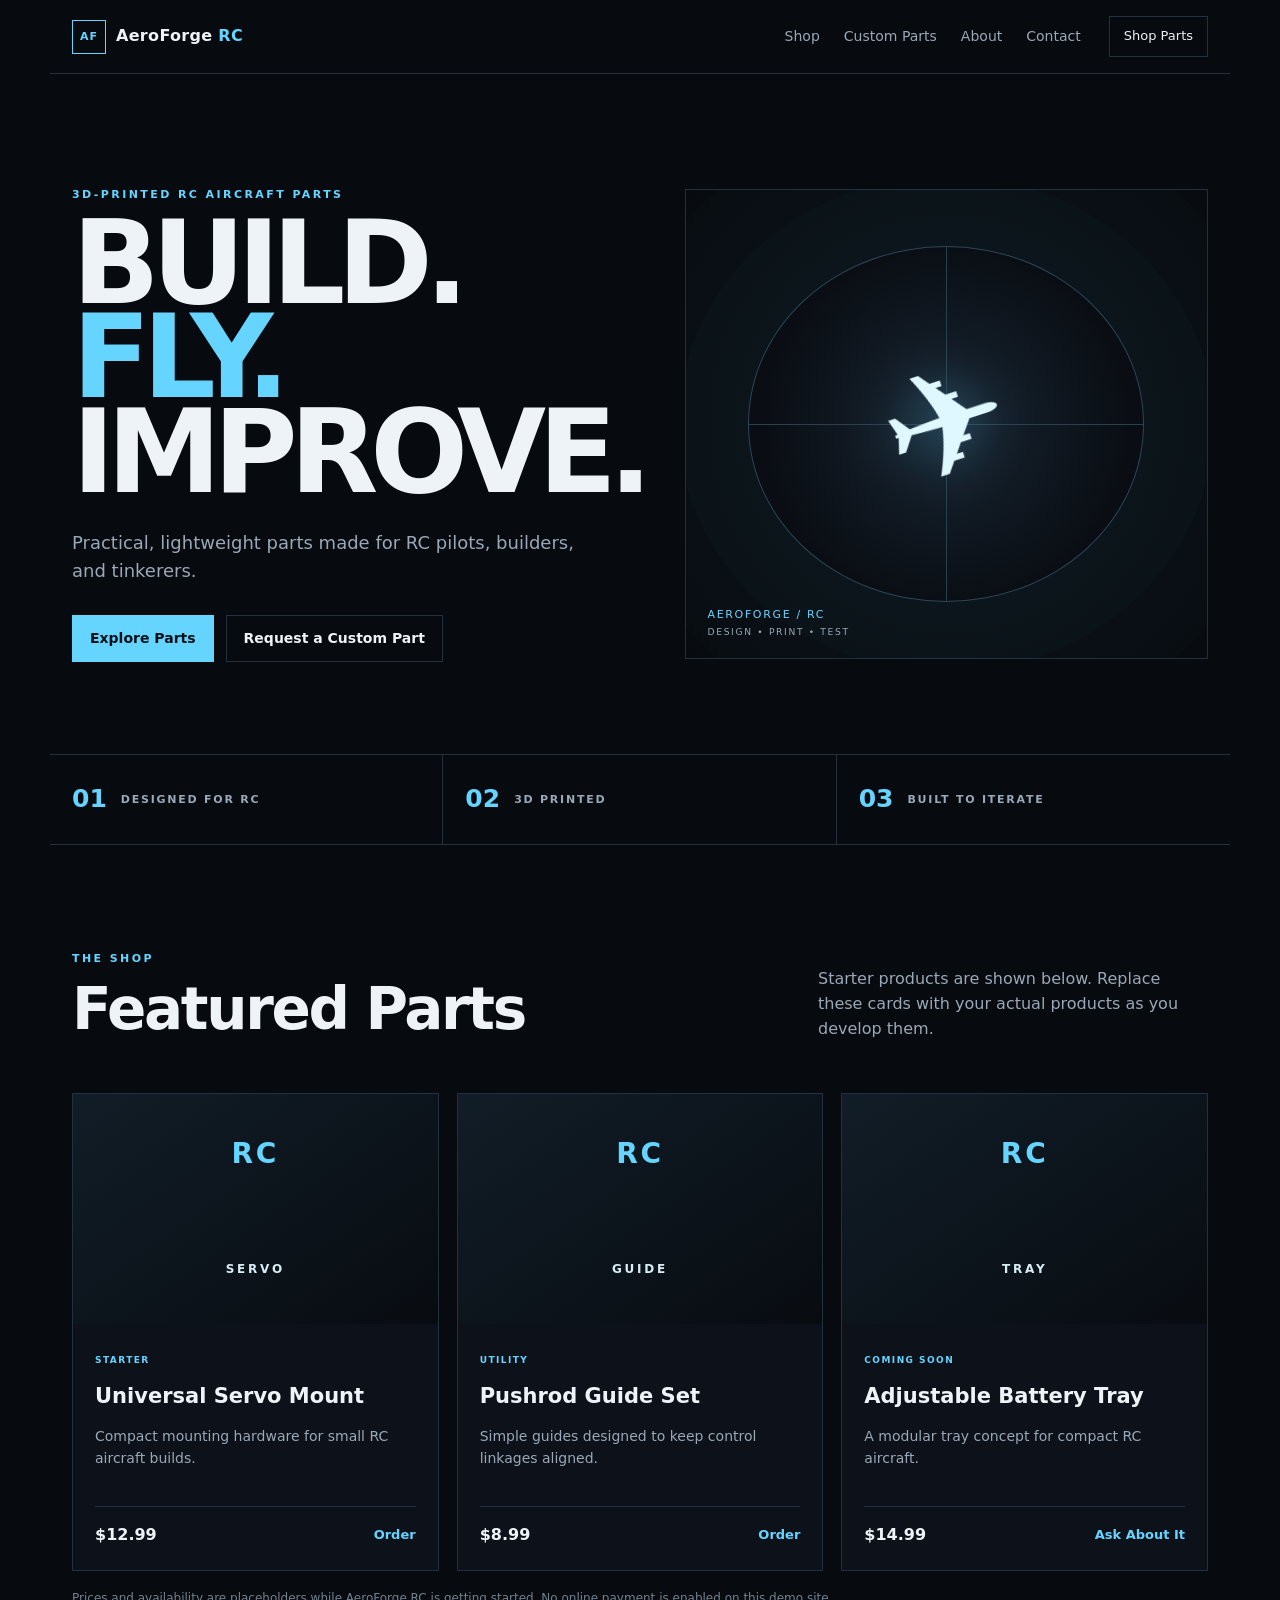
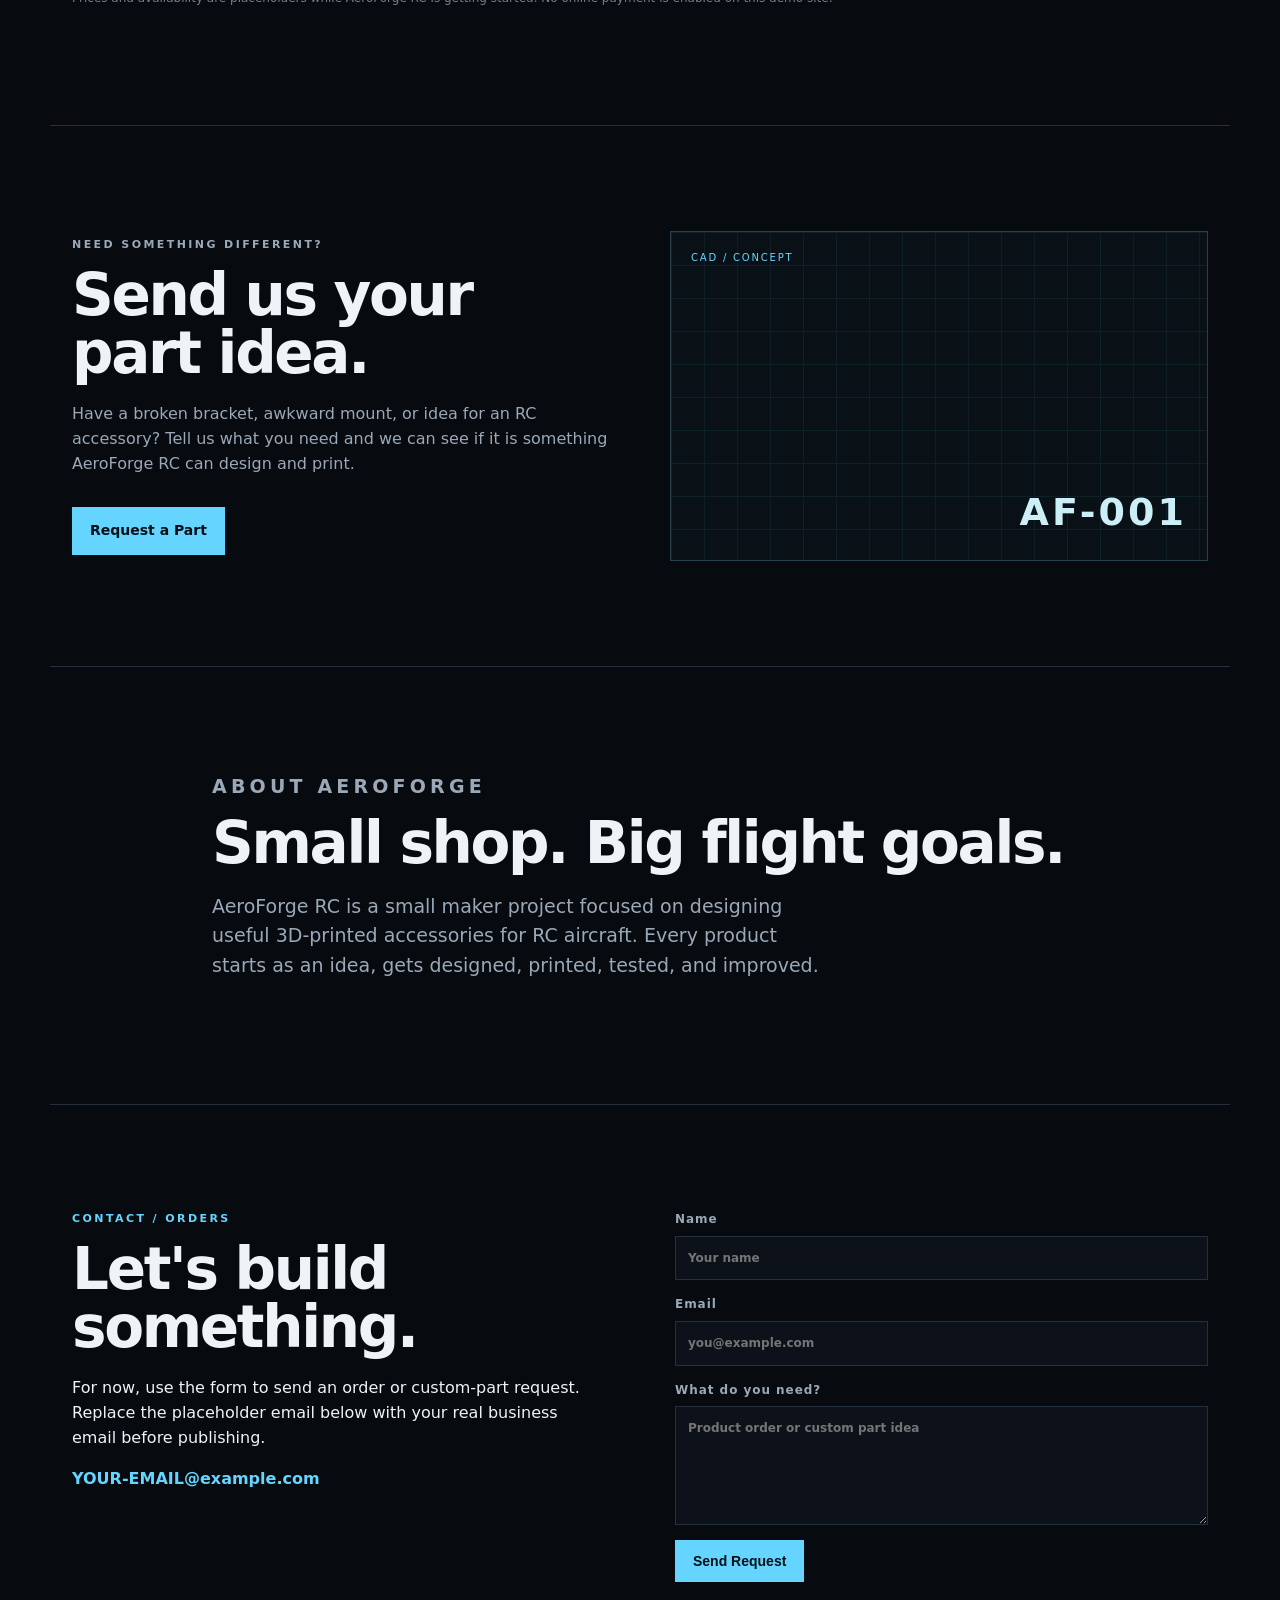
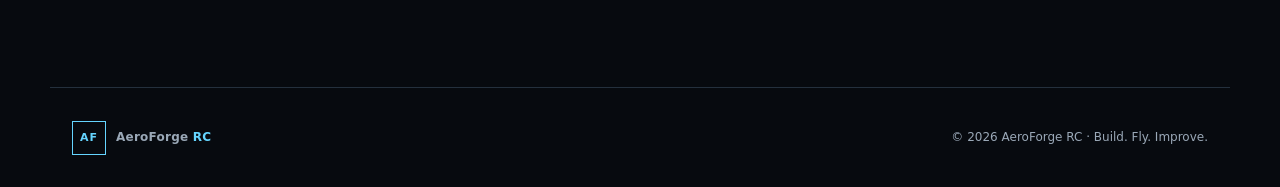
==== index.html @ 7e3eb863 "Add files via upload" ====
<!doctype html>
<html lang="en">
<head>
  <meta charset="utf-8">
  <meta name="viewport" content="width=device-width,initial-scale=1">
  <meta name="description" content="AeroForge RC — 3D-printed parts and accessories for RC aircraft.">
  <title>AeroForge RC | Build. Fly. Improve.</title>
  <link rel="stylesheet" href="style.css">
</head>
<body>
<header class="site-header">
  <a class="brand" href="#top"><span class="brand-mark">AF</span><span>AeroForge <b>RC</b></span></a>
  <nav>
    <a href="#shop">Shop</a>
    <a href="#custom">Custom Parts</a>
    <a href="#about">About</a>
    <a href="#contact">Contact</a>
  </nav>
  <a class="nav-cta" href="#shop">Shop Parts</a>
</header>

<main id="top">
<section class="hero">
  <div class="hero-copy">
    <p class="eyebrow">3D-PRINTED RC AIRCRAFT PARTS</p>
    <h1>BUILD.<br><span>FLY.</span><br>IMPROVE.</h1>
    <p class="hero-text">Practical, lightweight parts made for RC pilots, builders, and tinkerers.</p>
    <div class="actions">
      <a class="button primary" href="#shop">Explore Parts</a>
      <a class="button secondary" href="#custom">Request a Custom Part</a>
    </div>
  </div>
  <div class="hero-art" aria-label="RC airplane illustration">
    <div class="radar"></div>
    <div class="plane">✈</div>
    <div class="spec">AEROFORGE / RC<br><small>DESIGN • PRINT • TEST</small></div>
  </div>
</section>

<section class="stats">
  <div><strong>01</strong><span>DESIGNED FOR RC</span></div>
  <div><strong>02</strong><span>3D PRINTED</span></div>
  <div><strong>03</strong><span>BUILT TO ITERATE</span></div>
</section>

<section id="shop" class="section">
  <div class="section-heading">
    <div><p class="eyebrow">THE SHOP</p><h2>Featured Parts</h2></div>
    <p>Starter products are shown below. Replace these cards with your actual products as you develop them.</p>
  </div>
  <div class="products">
    <article class="product">
      <div class="product-image">RC<br><span>SERVO</span></div>
      <div class="product-body"><span class="tag">STARTER</span><h3>Universal Servo Mount</h3><p>Compact mounting hardware for small RC aircraft builds.</p><div class="product-foot"><b>$12.99</b><a href="#contact">Order</a></div></div>
    </article>
    <article class="product">
      <div class="product-image">RC<br><span>GUIDE</span></div>
      <div class="product-body"><span class="tag">UTILITY</span><h3>Pushrod Guide Set</h3><p>Simple guides designed to keep control linkages aligned.</p><div class="product-foot"><b>$8.99</b><a href="#contact">Order</a></div></div>
    </article>
    <article class="product">
      <div class="product-image">RC<br><span>TRAY</span></div>
      <div class="product-body"><span class="tag">COMING SOON</span><h3>Adjustable Battery Tray</h3><p>A modular tray concept for compact RC aircraft.</p><div class="product-foot"><b>$14.99</b><a href="#contact">Ask About It</a></div></div>
    </article>
  </div>
  <p class="notice">Prices and availability are placeholders while AeroForge RC is getting started. No online payment is enabled on this demo site.</p>
</section>

<section id="custom" class="custom section">
  <div>
    <p class="eyebrow">NEED SOMETHING DIFFERENT?</p>
    <h2>Send us your part idea.</h2>
    <p>Have a broken bracket, awkward mount, or idea for an RC accessory? Tell us what you need and we can see if it is something AeroForge RC can design and print.</p>
    <a class="button primary" href="#contact">Request a Part</a>
  </div>
  <div class="blueprint">
    <div class="grid-lines"></div>
    <span>CAD / CONCEPT</span>
    <strong>AF-001</strong>
  </div>
</section>

<section id="about" class="section about">
  <p class="eyebrow">ABOUT AEROFORGE</p>
  <h2>Small shop. Big flight goals.</h2>
  <p>AeroForge RC is a small maker project focused on designing useful 3D-printed accessories for RC aircraft. Every product starts as an idea, gets designed, printed, tested, and improved.</p>
</section>

<section id="contact" class="section contact">
  <div>
    <p class="eyebrow">CONTACT / ORDERS</p>
    <h2>Let's build something.</h2>
    <p>For now, use the form to send an order or custom-part request. Replace the placeholder email below with your real business email before publishing.</p>
    <p class="email"><a href="mailto:YOUR-EMAIL@example.com">YOUR-EMAIL@example.com</a></p>
  </div>
  <form onsubmit="event.preventDefault(); alert('Thanks! This demo form does not send email yet. Connect it to a form service before launch.');">
    <label>Name<input required name="name" placeholder="Your name"></label>
    <label>Email<input required type="email" name="email" placeholder="you@example.com"></label>
    <label>What do you need?<textarea required name="message" rows="5" placeholder="Product order or custom part idea"></textarea></label>
    <button class="button primary" type="submit">Send Request</button>
  </form>
</section>
</main>

<footer>
  <div class="brand"><span class="brand-mark">AF</span><span>AeroForge <b>RC</b></span></div>
  <p>© 2026 AeroForge RC · Build. Fly. Improve.</p>
</footer>
</body>
</html>
---- style.css ----
:root{
  --bg:#070a0f;--panel:#0d121a;--panel2:#111923;--text:#eef3f8;--muted:#9aa8b7;
  --line:#24303d;--accent:#65d5ff;--accent2:#b6efff;--max:1180px
}
*{box-sizing:border-box}html{scroll-behavior:smooth}body{margin:0;background:var(--bg);color:var(--text);font-family:Inter,ui-sans-serif,system-ui,-apple-system,Segoe UI,sans-serif;line-height:1.55}
a{color:inherit;text-decoration:none}.site-header{height:74px;display:flex;align-items:center;gap:28px;max-width:var(--max);margin:auto;padding:0 22px;border-bottom:1px solid var(--line)}
.brand{display:flex;align-items:center;gap:10px;font-weight:800;letter-spacing:.02em}.brand b{color:var(--accent)}
.brand-mark{display:grid;place-items:center;width:34px;height:34px;border:1px solid var(--accent);color:var(--accent);font-size:11px;letter-spacing:.1em}
nav{display:flex;gap:24px;margin-left:auto}nav a{font-size:14px;color:var(--muted)}nav a:hover{color:var(--text)}.nav-cta{border:1px solid var(--line);padding:9px 14px;font-size:13px}
.hero{min-height:680px;max-width:var(--max);margin:auto;padding:90px 22px 70px;display:grid;grid-template-columns:1fr 1fr;gap:40px;align-items:center}
.eyebrow{font-size:11px;letter-spacing:.22em;color:var(--accent);font-weight:800;margin:0 0 13px}
h1{font-size:clamp(62px,9vw,118px);line-height:.82;letter-spacing:-.07em;margin:0 0 30px}h1 span{color:var(--accent)}
h2{font-size:clamp(36px,5vw,58px);line-height:1;margin:0 0 20px;letter-spacing:-.04em}.hero-text{max-width:520px;color:var(--muted);font-size:18px}
.actions{display:flex;gap:12px;flex-wrap:wrap;margin-top:30px}.button{display:inline-block;padding:12px 17px;border:1px solid var(--line);font-weight:750;font-size:14px;cursor:pointer;background:transparent;color:var(--text)}.button.primary{background:var(--accent);border-color:var(--accent);color:#041018}.button.primary:hover{background:var(--accent2)}.button.secondary:hover{border-color:var(--accent);color:var(--accent)}
.hero-art{height:470px;position:relative;overflow:hidden;border:1px solid var(--line);background:radial-gradient(circle at 50% 50%,#172431 0,#0a0e14 52%,#070a0f 100%)}
.radar{position:absolute;inset:12%;border:1px solid #2c4758;border-radius:50%;box-shadow:0 0 0 70px rgba(101,213,255,.015),0 0 0 140px rgba(101,213,255,.012)}
.radar:before,.radar:after{content:"";position:absolute;background:#29404e}.radar:before{width:1px;height:100%;left:50%}.radar:after{height:1px;width:100%;top:50%}
.plane{position:absolute;left:50%;top:50%;transform:translate(-50%,-50%) rotate(-18deg);font-size:150px;filter:drop-shadow(0 0 25px rgba(101,213,255,.35));color:#dff8ff}
.spec{position:absolute;left:22px;bottom:18px;font-size:11px;letter-spacing:.15em;color:var(--accent)}.spec small{color:var(--muted)}
.stats{border-top:1px solid var(--line);border-bottom:1px solid var(--line);display:grid;grid-template-columns:repeat(3,1fr);max-width:var(--max);margin:auto}.stats div{padding:25px 22px;border-right:1px solid var(--line);display:flex;align-items:center;gap:14px}.stats div:last-child{border:0}.stats strong{font-size:25px;color:var(--accent)}.stats span{font-size:11px;letter-spacing:.16em;color:var(--muted);font-weight:800}
.section{max-width:var(--max);margin:auto;padding:105px 22px}.section-heading{display:flex;justify-content:space-between;gap:30px;align-items:end;margin-bottom:35px}.section-heading>p{max-width:390px;color:var(--muted)}
.products{display:grid;grid-template-columns:repeat(3,1fr);gap:18px}.product{background:var(--panel);border:1px solid var(--line)}.product-image{height:230px;display:grid;place-items:center;background:linear-gradient(145deg,#111d27,#080c11);font-size:28px;font-weight:900;line-height:.8;letter-spacing:.1em;color:var(--accent)}.product-image span{font-size:12px;color:#d7edf3}.product-body{padding:22px}.tag{font-size:9px;letter-spacing:.16em;color:var(--accent);font-weight:900}.product h3{font-size:21px;margin:9px 0}.product p{color:var(--muted);font-size:14px;min-height:66px}.product-foot{display:flex;align-items:center;justify-content:space-between;border-top:1px solid var(--line);padding-top:16px}.product-foot a{color:var(--accent);font-weight:800;font-size:13px}.notice{color:#73808d;font-size:12px;margin-top:18px}
.custom{display:grid;grid-template-columns:1fr 1fr;gap:60px;align-items:center;border-top:1px solid var(--line);border-bottom:1px solid var(--line)}.custom p,.about>p{color:var(--muted);max-width:620px}.custom .button{margin-top:15px}
.blueprint{height:330px;border:1px solid #28404e;position:relative;overflow:hidden;background:#091117}.grid-lines{position:absolute;inset:0;background-image:linear-gradient(#18313d 1px,transparent 1px),linear-gradient(90deg,#18313d 1px,transparent 1px);background-size:33px 33px;opacity:.45}.blueprint span,.blueprint strong{position:absolute}.blueprint span{left:20px;top:18px;font-size:10px;color:var(--accent);letter-spacing:.18em}.blueprint strong{right:20px;bottom:18px;font-size:38px;letter-spacing:.08em;color:#cceef7}
.about{max-width:900px}.about>p{font-size:19px}
.contact{display:grid;grid-template-columns:1fr 1fr;gap:70px;border-top:1px solid var(--line)}.email{font-weight:800}.email a{color:var(--accent)}
form{display:grid;gap:15px}label{font-size:12px;color:var(--muted);font-weight:800;letter-spacing:.08em}input,textarea{display:block;width:100%;margin-top:7px;background:var(--panel);border:1px solid var(--line);padding:12px;color:var(--text);font:inherit;outline:none}input:focus,textarea:focus{border-color:var(--accent)}form .button{width:max-content}
footer{border-top:1px solid var(--line);max-width:var(--max);margin:auto;padding:28px 22px;display:flex;justify-content:space-between;gap:20px;color:var(--muted);font-size:12px}
@media(max-width:800px){nav{display:none}.hero{grid-template-columns:1fr;padding-top:60px}.hero-art{height:330px}.stats{grid-template-columns:1fr}.stats div{border-right:0;border-bottom:1px solid var(--line)}.products,.custom,.contact{grid-template-columns:1fr}.section-heading{display:block}.section-heading>p{margin-top:20px}.custom{gap:35px}.contact{gap:40px}footer{display:block}footer p{margin-top:18px}}
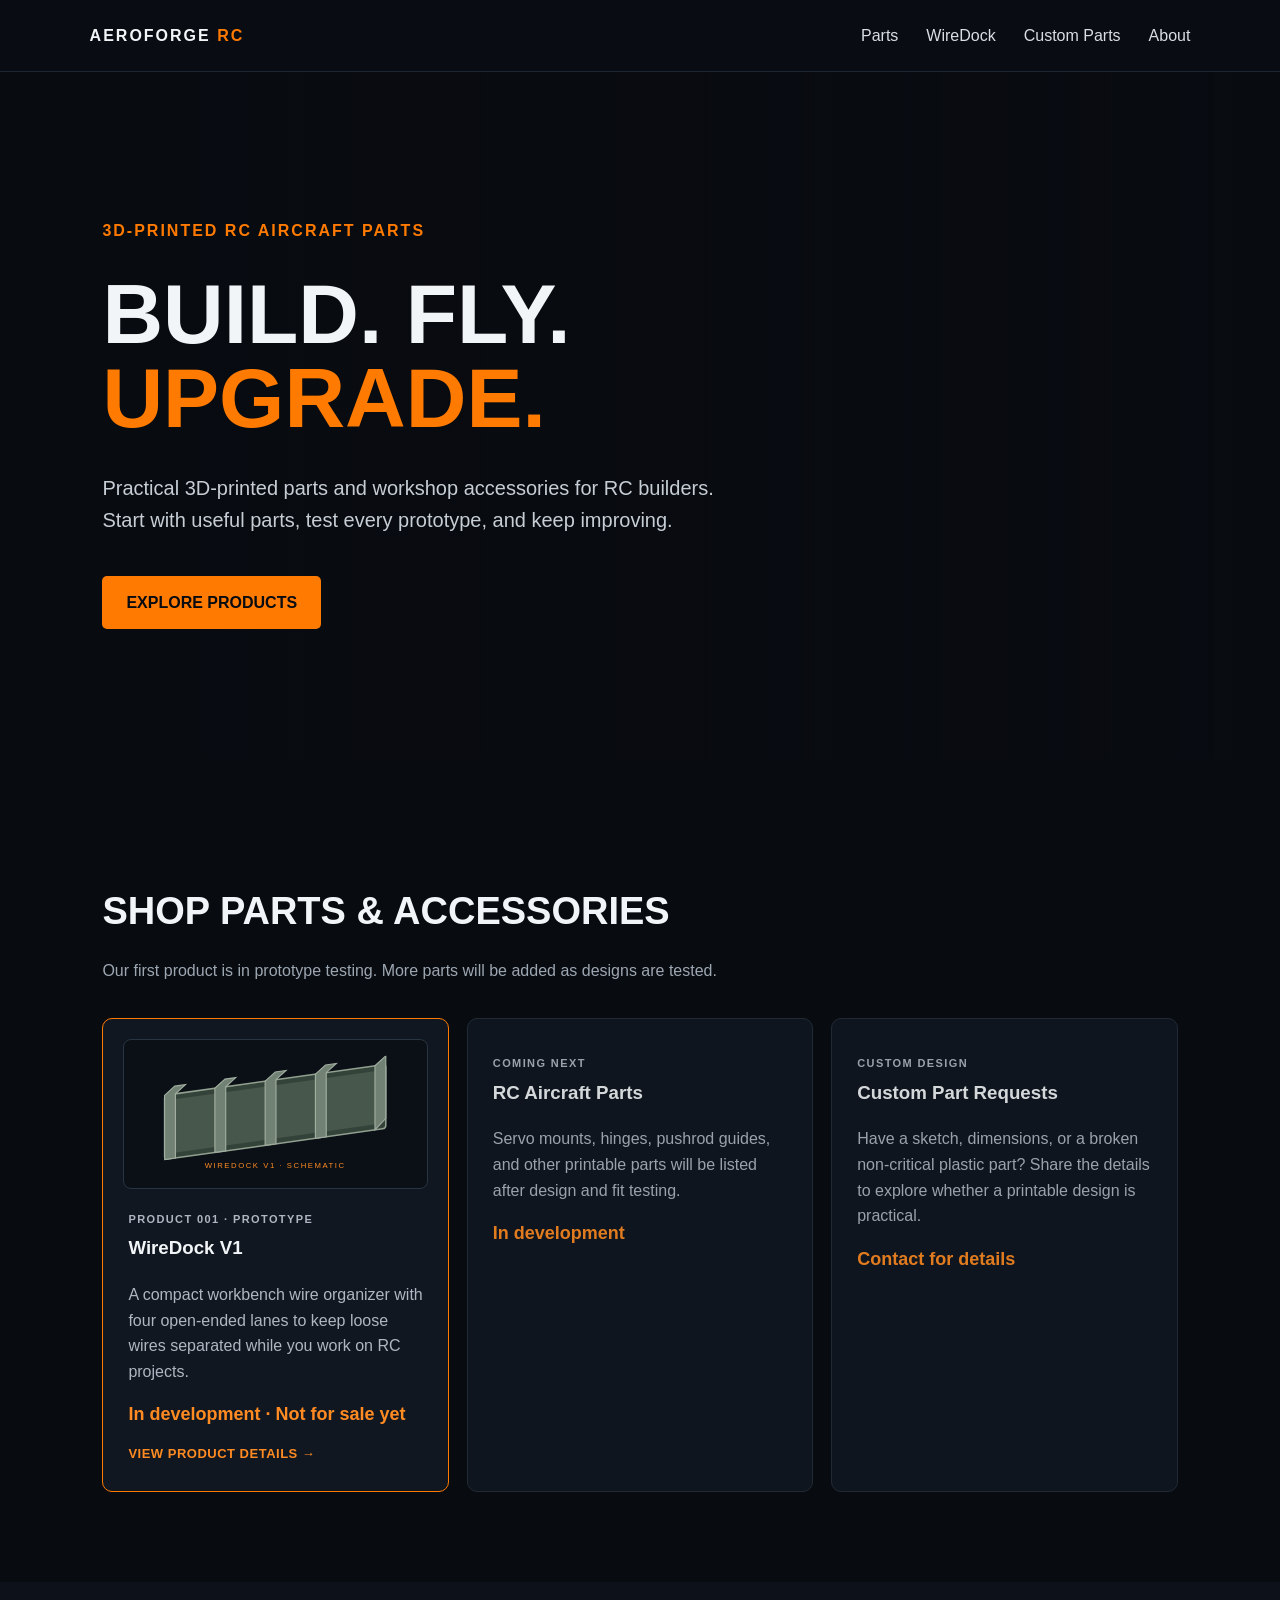
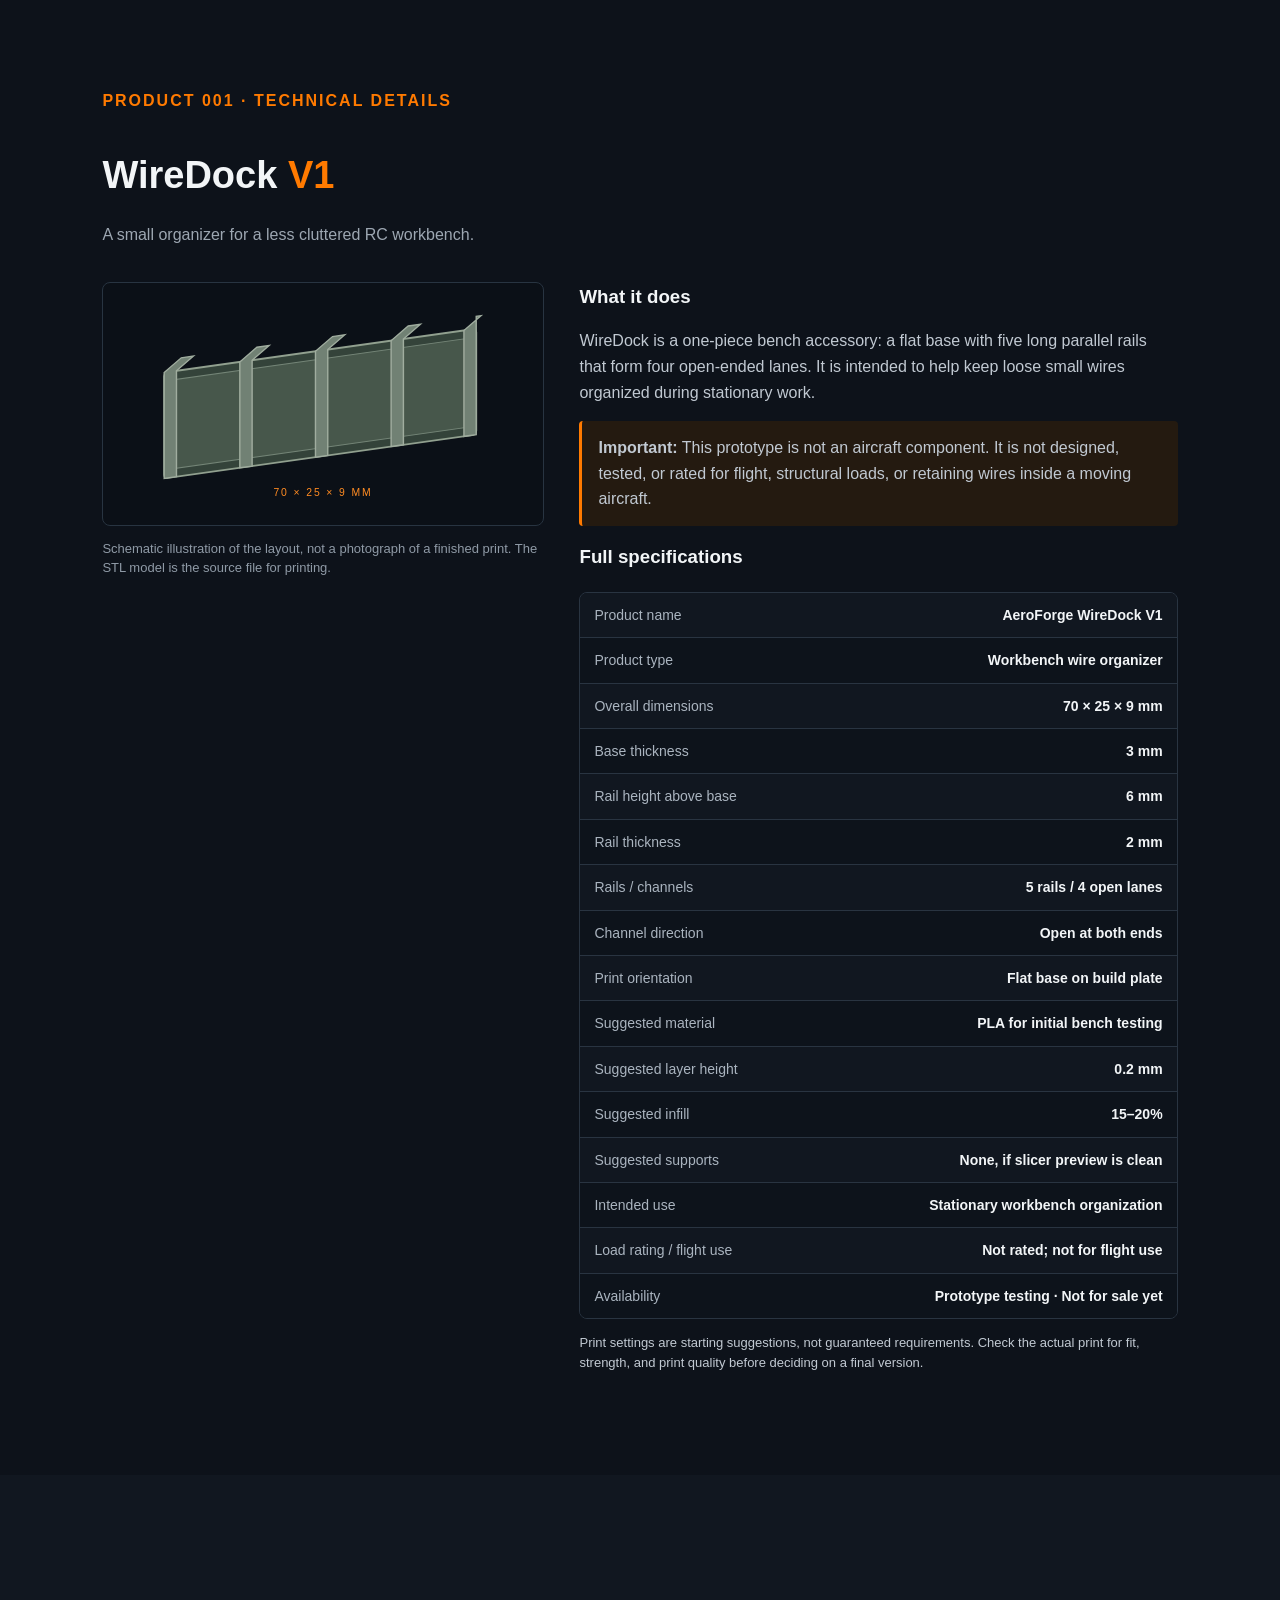
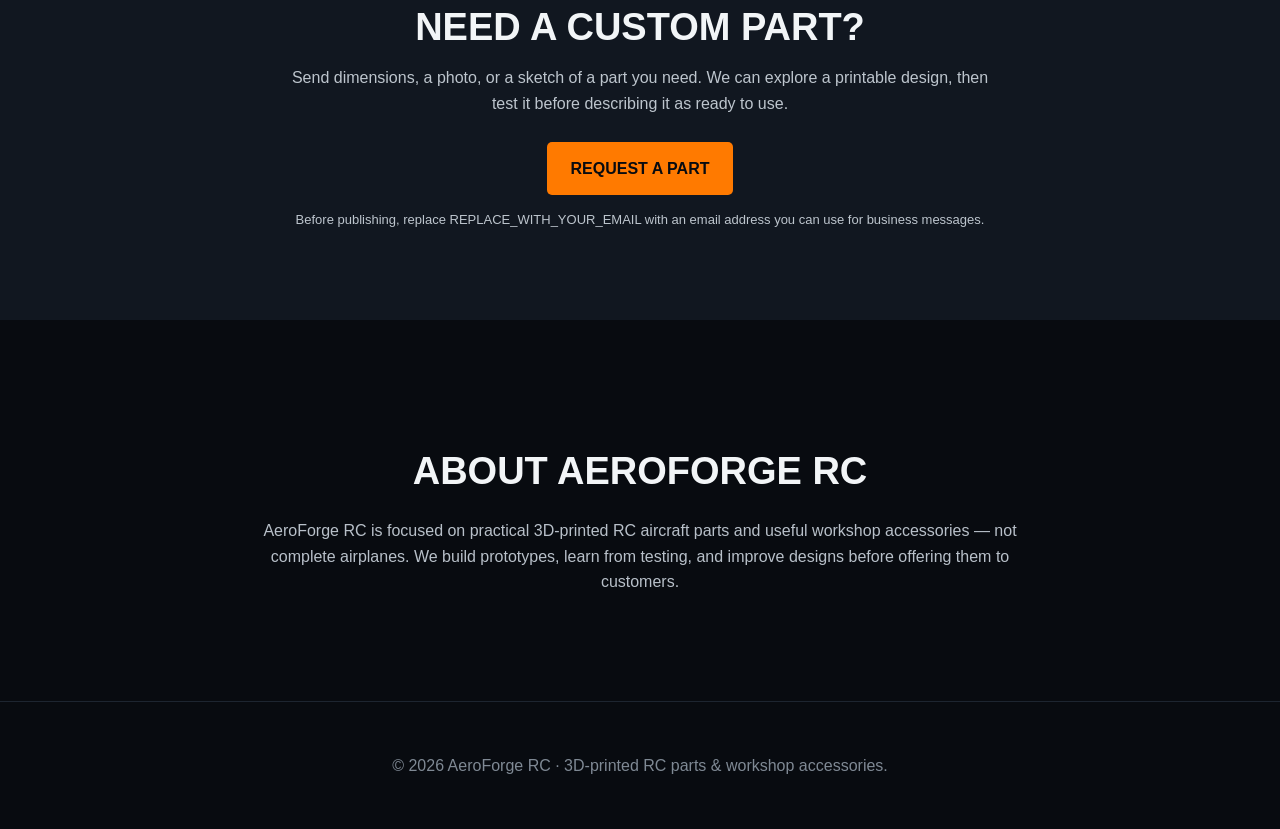
==== commit a75d11f9: "Add files via upload" ====
--- a/index.html
+++ b/index.html
@@ -1,109 +1,120 @@
-<!doctype html>
+<!DOCTYPE html>
 <html lang="en">
 <head>
-  <meta charset="utf-8">
-  <meta name="viewport" content="width=device-width,initial-scale=1">
-  <meta name="description" content="AeroForge RC — 3D-printed parts and accessories for RC aircraft.">
-  <title>AeroForge RC | Build. Fly. Improve.</title>
+  <meta charset="UTF-8">
+  <meta name="viewport" content="width=device-width, initial-scale=1.0">
+  <meta name="description" content="AeroForge RC makes practical 3D-printed RC aircraft parts and workbench accessories.">
+  <title>AeroForge RC | 3D-Printed RC Aircraft Parts</title>
   <link rel="stylesheet" href="style.css">
 </head>
 <body>
-<header class="site-header">
-  <a class="brand" href="#top"><span class="brand-mark">AF</span><span>AeroForge <b>RC</b></span></a>
-  <nav>
-    <a href="#shop">Shop</a>
-    <a href="#custom">Custom Parts</a>
-    <a href="#about">About</a>
-    <a href="#contact">Contact</a>
-  </nav>
-  <a class="nav-cta" href="#shop">Shop Parts</a>
-</header>
+  <header>
+    <a class="logo" href="#top">AEROFORGE <span>RC</span></a>
+    <nav>
+      <a href="#products">Parts</a>
+      <a href="#wiredock">WireDock</a>
+      <a href="#custom">Custom Parts</a>
+      <a href="#about">About</a>
+    </nav>
+  </header>
 
-<main id="top">
-<section class="hero">
-  <div class="hero-copy">
-    <p class="eyebrow">3D-PRINTED RC AIRCRAFT PARTS</p>
-    <h1>BUILD.<br><span>FLY.</span><br>IMPROVE.</h1>
-    <p class="hero-text">Practical, lightweight parts made for RC pilots, builders, and tinkerers.</p>
-    <div class="actions">
-      <a class="button primary" href="#shop">Explore Parts</a>
-      <a class="button secondary" href="#custom">Request a Custom Part</a>
-    </div>
-  </div>
-  <div class="hero-art" aria-label="RC airplane illustration">
-    <div class="radar"></div>
-    <div class="plane">✈</div>
-    <div class="spec">AEROFORGE / RC<br><small>DESIGN • PRINT • TEST</small></div>
-  </div>
-</section>
+  <main id="top">
+    <section class="hero">
+      <p class="tag">3D-PRINTED RC AIRCRAFT PARTS</p>
+      <h1>BUILD. FLY. <span>UPGRADE.</span></h1>
+      <p>Practical 3D-printed parts and workshop accessories for RC builders. Start with useful parts, test every prototype, and keep improving.</p>
+      <a class="button" href="#products">EXPLORE PRODUCTS</a>
+    </section>
 
-<section class="stats">
-  <div><strong>01</strong><span>DESIGNED FOR RC</span></div>
-  <div><strong>02</strong><span>3D PRINTED</span></div>
-  <div><strong>03</strong><span>BUILT TO ITERATE</span></div>
-</section>
+    <section id="products" class="section">
+      <h2>SHOP PARTS & ACCESSORIES</h2>
+      <p class="sub">Our first product is in prototype testing. More parts will be added as designs are tested.</p>
+      <div class="grid">
+        <article class="featured-card">
+          <div class="product-art" aria-label="Schematic illustration of the WireDock wire organizer">
+            <svg viewBox="0 0 360 160" role="img" aria-label="A rectangular wire organizer with five rails and four channels">
+              <g transform="translate(37 26) skewY(-8)">
+                <rect x="0" y="30" width="286" height="83" rx="4" fill="#34433a" stroke="#91a08f" stroke-width="2"/>
+                <rect x="8" y="37" width="270" height="69" fill="#47574b"/>
+                <g fill="#718174" stroke="#a0ad9f" stroke-width="1.5">
+                  <path d="M0 30 L13 20 H27 L14 30 V113 H0Z"/><path d="M65 30 L78 20 H92 L79 30 V113 H65Z"/><path d="M130 30 L143 20 H157 L144 30 V113 H130Z"/><path d="M195 30 L208 20 H222 L209 30 V113 H195Z"/><path d="M272 30 L285 20 H286 V100 L272 113Z"/>
+                </g>
+              </g>
+              <text x="180" y="150" fill="#ff8b22" font-size="10" font-family="Arial" text-anchor="middle" letter-spacing="2">WIREDOCK V1 · SCHEMATIC</text>
+            </svg>
+          </div>
+          <p class="tag mini-tag">PRODUCT 001 · PROTOTYPE</p>
+          <h3>WireDock V1</h3>
+          <p>A compact workbench wire organizer with four open-ended lanes to keep loose wires separated while you work on RC projects.</p>
+          <strong>In development · Not for sale yet</strong>
+          <a class="text-link" href="#wiredock">VIEW PRODUCT DETAILS →</a>
+        </article>
+        <article class="coming-card"><p class="tag mini-tag">COMING NEXT</p><h3>RC Aircraft Parts</h3><p>Servo mounts, hinges, pushrod guides, and other printable parts will be listed after design and fit testing.</p><strong>In development</strong></article>
+        <article class="coming-card"><p class="tag mini-tag">CUSTOM DESIGN</p><h3>Custom Part Requests</h3><p>Have a sketch, dimensions, or a broken non-critical plastic part? Share the details to explore whether a printable design is practical.</p><strong>Contact for details</strong></article>
+      </div>
+    </section>
 
-<section id="shop" class="section">
-  <div class="section-heading">
-    <div><p class="eyebrow">THE SHOP</p><h2>Featured Parts</h2></div>
-    <p>Starter products are shown below. Replace these cards with your actual products as you develop them.</p>
-  </div>
-  <div class="products">
-    <article class="product">
-      <div class="product-image">RC<br><span>SERVO</span></div>
-      <div class="product-body"><span class="tag">STARTER</span><h3>Universal Servo Mount</h3><p>Compact mounting hardware for small RC aircraft builds.</p><div class="product-foot"><b>$12.99</b><a href="#contact">Order</a></div></div>
-    </article>
-    <article class="product">
-      <div class="product-image">RC<br><span>GUIDE</span></div>
-      <div class="product-body"><span class="tag">UTILITY</span><h3>Pushrod Guide Set</h3><p>Simple guides designed to keep control linkages aligned.</p><div class="product-foot"><b>$8.99</b><a href="#contact">Order</a></div></div>
-    </article>
-    <article class="product">
-      <div class="product-image">RC<br><span>TRAY</span></div>
-      <div class="product-body"><span class="tag">COMING SOON</span><h3>Adjustable Battery Tray</h3><p>A modular tray concept for compact RC aircraft.</p><div class="product-foot"><b>$14.99</b><a href="#contact">Ask About It</a></div></div>
-    </article>
-  </div>
-  <p class="notice">Prices and availability are placeholders while AeroForge RC is getting started. No online payment is enabled on this demo site.</p>
-</section>
+    <section id="wiredock" class="section product-details">
+      <p class="tag">PRODUCT 001 · TECHNICAL DETAILS</p>
+      <h2>WireDock <span>V1</span></h2>
+      <p class="sub product-intro">A small organizer for a less cluttered RC workbench.</p>
+      <div class="detail-layout">
+        <div class="detail-panel">
+          <div class="product-art large-art">
+            <svg viewBox="0 0 440 230" role="img" aria-label="Schematic view of WireDock V1">
+              <g transform="translate(52 44) skewY(-8)">
+                <rect x="0" y="38" width="330" height="112" rx="4" fill="#34433a" stroke="#91a08f" stroke-width="2"/>
+                <rect x="10" y="47" width="310" height="94" fill="#47574b" stroke="#748577"/>
+                <g fill="#718174" stroke="#a0ad9f" stroke-width="1.5">
+                  <path d="M0 38 L18 25 H31 L13 38 V150 H0Z"/><path d="M80 38 L98 25 H111 L93 38 V150 H80Z"/><path d="M160 38 L178 25 H191 L173 38 V150 H160Z"/><path d="M240 38 L258 25 H271 L253 38 V150 H240Z"/><path d="M317 38 L335 25 H330 V150 L317 150Z"/>
+                </g>
+              </g>
+              <text x="220" y="213" fill="#ff8b22" font-size="11" font-family="Arial" text-anchor="middle" letter-spacing="2">70 × 25 × 9 MM</text>
+            </svg>
+          </div>
+          <p class="caption">Schematic illustration of the layout, not a photograph of a finished print. The STL model is the source file for printing.</p>
+        </div>
+        <div class="detail-copy">
+          <h3>What it does</h3>
+          <p>WireDock is a one-piece bench accessory: a flat base with five long parallel rails that form four open-ended lanes. It is intended to help keep loose small wires organized during stationary work.</p>
+          <p class="warning"><b>Important:</b> This prototype is not an aircraft component. It is not designed, tested, or rated for flight, structural loads, or retaining wires inside a moving aircraft.</p>
+          <h3>Full specifications</h3>
+          <div class="spec-table">
+            <div><span>Product name</span><b>AeroForge WireDock V1</b></div>
+            <div><span>Product type</span><b>Workbench wire organizer</b></div>
+            <div><span>Overall dimensions</span><b>70 × 25 × 9 mm</b></div>
+            <div><span>Base thickness</span><b>3 mm</b></div>
+            <div><span>Rail height above base</span><b>6 mm</b></div>
+            <div><span>Rail thickness</span><b>2 mm</b></div>
+            <div><span>Rails / channels</span><b>5 rails / 4 open lanes</b></div>
+            <div><span>Channel direction</span><b>Open at both ends</b></div>
+            <div><span>Print orientation</span><b>Flat base on build plate</b></div>
+            <div><span>Suggested material</span><b>PLA for initial bench testing</b></div>
+            <div><span>Suggested layer height</span><b>0.2 mm</b></div>
+            <div><span>Suggested infill</span><b>15–20%</b></div>
+            <div><span>Suggested supports</span><b>None, if slicer preview is clean</b></div>
+            <div><span>Intended use</span><b>Stationary workbench organization</b></div>
+            <div><span>Load rating / flight use</span><b>Not rated; not for flight use</b></div>
+            <div><span>Availability</span><b>Prototype testing · Not for sale yet</b></div>
+          </div>
+          <p class="caption">Print settings are starting suggestions, not guaranteed requirements. Check the actual print for fit, strength, and print quality before deciding on a final version.</p>
+        </div>
+      </div>
+    </section>
 
-<section id="custom" class="custom section">
-  <div>
-    <p class="eyebrow">NEED SOMETHING DIFFERENT?</p>
-    <h2>Send us your part idea.</h2>
-    <p>Have a broken bracket, awkward mount, or idea for an RC accessory? Tell us what you need and we can see if it is something AeroForge RC can design and print.</p>
-    <a class="button primary" href="#contact">Request a Part</a>
-  </div>
-  <div class="blueprint">
-    <div class="grid-lines"></div>
-    <span>CAD / CONCEPT</span>
-    <strong>AF-001</strong>
-  </div>
-</section>
+    <section id="custom" class="custom section">
+      <h2>NEED A CUSTOM PART?</h2>
+      <p>Send dimensions, a photo, or a sketch of a part you need. We can explore a printable design, then test it before describing it as ready to use.</p>
+      <a class="button" href="mailto:REPLACE_WITH_YOUR_EMAIL">REQUEST A PART</a>
+      <p class="caption">Before publishing, replace REPLACE_WITH_YOUR_EMAIL with an email address you can use for business messages.</p>
+    </section>
 
-<section id="about" class="section about">
-  <p class="eyebrow">ABOUT AEROFORGE</p>
-  <h2>Small shop. Big flight goals.</h2>
-  <p>AeroForge RC is a small maker project focused on designing useful 3D-printed accessories for RC aircraft. Every product starts as an idea, gets designed, printed, tested, and improved.</p>
-</section>
+    <section id="about" class="section about">
+      <h2>ABOUT AEROFORGE RC</h2>
+      <p>AeroForge RC is focused on practical 3D-printed RC aircraft parts and useful workshop accessories — not complete airplanes. We build prototypes, learn from testing, and improve designs before offering them to customers.</p>
+    </section>
+  </main>
 
-<section id="contact" class="section contact">
-  <div>
-    <p class="eyebrow">CONTACT / ORDERS</p>
-    <h2>Let's build something.</h2>
-    <p>For now, use the form to send an order or custom-part request. Replace the placeholder email below with your real business email before publishing.</p>
-    <p class="email"><a href="mailto:YOUR-EMAIL@example.com">YOUR-EMAIL@example.com</a></p>
-  </div>
-  <form onsubmit="event.preventDefault(); alert('Thanks! This demo form does not send email yet. Connect it to a form service before launch.');">
-    <label>Name<input required name="name" placeholder="Your name"></label>
-    <label>Email<input required type="email" name="email" placeholder="you@example.com"></label>
-    <label>What do you need?<textarea required name="message" rows="5" placeholder="Product order or custom part idea"></textarea></label>
-    <button class="button primary" type="submit">Send Request</button>
-  </form>
-</section>
-</main>
-
-<footer>
-  <div class="brand"><span class="brand-mark">AF</span><span>AeroForge <b>RC</b></span></div>
-  <p>© 2026 AeroForge RC · Build. Fly. Improve.</p>
-</footer>
+  <footer><p>© 2026 AeroForge RC · 3D-printed RC parts & workshop accessories.</p></footer>
 </body>
-</html>+</html>
--- a/style.css
+++ b/style.css
@@ -1,29 +1 @@
-:root{
-  --bg:#070a0f;--panel:#0d121a;--panel2:#111923;--text:#eef3f8;--muted:#9aa8b7;
-  --line:#24303d;--accent:#65d5ff;--accent2:#b6efff;--max:1180px
-}
-*{box-sizing:border-box}html{scroll-behavior:smooth}body{margin:0;background:var(--bg);color:var(--text);font-family:Inter,ui-sans-serif,system-ui,-apple-system,Segoe UI,sans-serif;line-height:1.55}
-a{color:inherit;text-decoration:none}.site-header{height:74px;display:flex;align-items:center;gap:28px;max-width:var(--max);margin:auto;padding:0 22px;border-bottom:1px solid var(--line)}
-.brand{display:flex;align-items:center;gap:10px;font-weight:800;letter-spacing:.02em}.brand b{color:var(--accent)}
-.brand-mark{display:grid;place-items:center;width:34px;height:34px;border:1px solid var(--accent);color:var(--accent);font-size:11px;letter-spacing:.1em}
-nav{display:flex;gap:24px;margin-left:auto}nav a{font-size:14px;color:var(--muted)}nav a:hover{color:var(--text)}.nav-cta{border:1px solid var(--line);padding:9px 14px;font-size:13px}
-.hero{min-height:680px;max-width:var(--max);margin:auto;padding:90px 22px 70px;display:grid;grid-template-columns:1fr 1fr;gap:40px;align-items:center}
-.eyebrow{font-size:11px;letter-spacing:.22em;color:var(--accent);font-weight:800;margin:0 0 13px}
-h1{font-size:clamp(62px,9vw,118px);line-height:.82;letter-spacing:-.07em;margin:0 0 30px}h1 span{color:var(--accent)}
-h2{font-size:clamp(36px,5vw,58px);line-height:1;margin:0 0 20px;letter-spacing:-.04em}.hero-text{max-width:520px;color:var(--muted);font-size:18px}
-.actions{display:flex;gap:12px;flex-wrap:wrap;margin-top:30px}.button{display:inline-block;padding:12px 17px;border:1px solid var(--line);font-weight:750;font-size:14px;cursor:pointer;background:transparent;color:var(--text)}.button.primary{background:var(--accent);border-color:var(--accent);color:#041018}.button.primary:hover{background:var(--accent2)}.button.secondary:hover{border-color:var(--accent);color:var(--accent)}
-.hero-art{height:470px;position:relative;overflow:hidden;border:1px solid var(--line);background:radial-gradient(circle at 50% 50%,#172431 0,#0a0e14 52%,#070a0f 100%)}
-.radar{position:absolute;inset:12%;border:1px solid #2c4758;border-radius:50%;box-shadow:0 0 0 70px rgba(101,213,255,.015),0 0 0 140px rgba(101,213,255,.012)}
-.radar:before,.radar:after{content:"";position:absolute;background:#29404e}.radar:before{width:1px;height:100%;left:50%}.radar:after{height:1px;width:100%;top:50%}
-.plane{position:absolute;left:50%;top:50%;transform:translate(-50%,-50%) rotate(-18deg);font-size:150px;filter:drop-shadow(0 0 25px rgba(101,213,255,.35));color:#dff8ff}
-.spec{position:absolute;left:22px;bottom:18px;font-size:11px;letter-spacing:.15em;color:var(--accent)}.spec small{color:var(--muted)}
-.stats{border-top:1px solid var(--line);border-bottom:1px solid var(--line);display:grid;grid-template-columns:repeat(3,1fr);max-width:var(--max);margin:auto}.stats div{padding:25px 22px;border-right:1px solid var(--line);display:flex;align-items:center;gap:14px}.stats div:last-child{border:0}.stats strong{font-size:25px;color:var(--accent)}.stats span{font-size:11px;letter-spacing:.16em;color:var(--muted);font-weight:800}
-.section{max-width:var(--max);margin:auto;padding:105px 22px}.section-heading{display:flex;justify-content:space-between;gap:30px;align-items:end;margin-bottom:35px}.section-heading>p{max-width:390px;color:var(--muted)}
-.products{display:grid;grid-template-columns:repeat(3,1fr);gap:18px}.product{background:var(--panel);border:1px solid var(--line)}.product-image{height:230px;display:grid;place-items:center;background:linear-gradient(145deg,#111d27,#080c11);font-size:28px;font-weight:900;line-height:.8;letter-spacing:.1em;color:var(--accent)}.product-image span{font-size:12px;color:#d7edf3}.product-body{padding:22px}.tag{font-size:9px;letter-spacing:.16em;color:var(--accent);font-weight:900}.product h3{font-size:21px;margin:9px 0}.product p{color:var(--muted);font-size:14px;min-height:66px}.product-foot{display:flex;align-items:center;justify-content:space-between;border-top:1px solid var(--line);padding-top:16px}.product-foot a{color:var(--accent);font-weight:800;font-size:13px}.notice{color:#73808d;font-size:12px;margin-top:18px}
-.custom{display:grid;grid-template-columns:1fr 1fr;gap:60px;align-items:center;border-top:1px solid var(--line);border-bottom:1px solid var(--line)}.custom p,.about>p{color:var(--muted);max-width:620px}.custom .button{margin-top:15px}
-.blueprint{height:330px;border:1px solid #28404e;position:relative;overflow:hidden;background:#091117}.grid-lines{position:absolute;inset:0;background-image:linear-gradient(#18313d 1px,transparent 1px),linear-gradient(90deg,#18313d 1px,transparent 1px);background-size:33px 33px;opacity:.45}.blueprint span,.blueprint strong{position:absolute}.blueprint span{left:20px;top:18px;font-size:10px;color:var(--accent);letter-spacing:.18em}.blueprint strong{right:20px;bottom:18px;font-size:38px;letter-spacing:.08em;color:#cceef7}
-.about{max-width:900px}.about>p{font-size:19px}
-.contact{display:grid;grid-template-columns:1fr 1fr;gap:70px;border-top:1px solid var(--line)}.email{font-weight:800}.email a{color:var(--accent)}
-form{display:grid;gap:15px}label{font-size:12px;color:var(--muted);font-weight:800;letter-spacing:.08em}input,textarea{display:block;width:100%;margin-top:7px;background:var(--panel);border:1px solid var(--line);padding:12px;color:var(--text);font:inherit;outline:none}input:focus,textarea:focus{border-color:var(--accent)}form .button{width:max-content}
-footer{border-top:1px solid var(--line);max-width:var(--max);margin:auto;padding:28px 22px;display:flex;justify-content:space-between;gap:20px;color:var(--muted);font-size:12px}
-@media(max-width:800px){nav{display:none}.hero{grid-template-columns:1fr;padding-top:60px}.hero-art{height:330px}.stats{grid-template-columns:1fr}.stats div{border-right:0;border-bottom:1px solid var(--line)}.products,.custom,.contact{grid-template-columns:1fr}.section-heading{display:block}.section-heading>p{margin-top:20px}.custom{gap:35px}.contact{gap:40px}footer{display:block}footer p{margin-top:18px}}
+*{box-sizing:border-box}html{scroll-behavior:smooth}body{margin:0;background:#080b10;color:#f2f5f7;font-family:Arial,Helvetica,sans-serif;line-height:1.6}header{height:72px;padding:0 7%;display:flex;align-items:center;justify-content:space-between;border-bottom:1px solid #1d2530;background:#090d13;position:sticky;top:0;z-index:10}.logo{font-weight:900;letter-spacing:2px}.logo span{color:#ff7a00}nav{display:flex;gap:28px}nav a{color:#d9dee4;text-decoration:none}.hero{min-height:650px;padding:130px 8%;display:flex;flex-direction:column;justify-content:center;background:linear-gradient(90deg,#080b10 10%,rgba(8,11,16,.78),rgba(8,11,16,.25)),url('https://images.unsplash.com/photo-1559825481-12a05cc00344?auto=format&fit=crop&w=1800&q=80') center/cover}.tag{color:#ff7a00;font-weight:bold;letter-spacing:2px}.hero h1{font-size:clamp(42px,7vw,84px);line-height:1;margin:12px 0;max-width:850px}.hero h1 span{color:#ff7a00}.hero p:not(.tag){max-width:650px;font-size:20px;color:#c6cdd5}.button{display:inline-block;width:max-content;margin-top:20px;padding:14px 24px;background:#ff7a00;color:#080b10;text-decoration:none;font-weight:900;border-radius:5px}.section{padding:90px 8%;max-width:1300px;margin:auto}.section h2{font-size:38px;margin-bottom:8px}.sub{color:#9da7b2}.grid{display:grid;grid-template-columns:repeat(auto-fit,minmax(220px,1fr));gap:18px;margin-top:35px}.grid article{background:#111720;border:1px solid #252f3a;border-radius:10px;padding:25px;min-height:190px}.grid h3{margin-top:0}.grid p{color:#aeb7c1}.grid strong{color:#ff8b22;font-size:18px}.custom{max-width:none;background:#111720;text-align:center}.custom p{max-width:700px;margin:0 auto;color:#bdc5cd}.custom .button{margin-top:25px}.about{max-width:1000px;text-align:center}.about p{color:#b8c0c9}footer{padding:35px 8%;border-top:1px solid #1d2530;color:#7f8994;text-align:center}@media(max-width:650px){header{padding:0 5%}nav{gap:12px;font-size:13px}.hero{padding:100px 7%}.section{padding:65px 7%}}.logo{text-decoration:none;color:#f2f5f7}.featured-card{border-color:#ff7a00!important}.product-art{background:#0b1017;border:1px solid #283441;border-radius:8px;padding:12px;margin:-5px -5px 22px}.product-art svg{display:block;width:100%;height:auto}.mini-tag{font-size:11px;letter-spacing:1.4px;margin-bottom:5px}.text-link{display:inline-block;color:#ff8b22;text-decoration:none;font-weight:800;font-size:13px;margin-top:15px;letter-spacing:.5px}.coming-card{opacity:.88}.product-details{max-width:none;background:#0d121a}.product-details>h2 span{color:#ff7a00}.product-intro{margin-bottom:35px}.detail-layout{display:grid;grid-template-columns:minmax(0, .85fr) minmax(0, 1.15fr);gap:35px;align-items:start}.detail-panel{position:sticky;top:95px}.large-art{margin:0}.caption{font-size:13px;color:#8f9aa6;line-height:1.5}.detail-copy h3{margin:0 0 10px}.detail-copy>p{color:#c1c9d2}.warning{background:#241a10;border-left:3px solid #ff7a00;padding:14px 16px;border-radius:4px}.spec-table{margin:20px 0 14px;border:1px solid #293441;border-radius:8px;overflow:hidden}.spec-table>div{display:flex;justify-content:space-between;gap:20px;padding:11px 14px;border-bottom:1px solid #293441;background:#111720;font-size:14px}.spec-table>div:nth-child(even){background:#0d131b}.spec-table>div:last-child{border-bottom:0}.spec-table span{color:#aab4bf}.spec-table b{text-align:right;color:#f2f5f7}.custom .caption{margin-top:15px}.hero{background-image:linear-gradient(90deg,#080b10 10%,rgba(8,11,16,.78),rgba(8,11,16,.25)),url('https://images.unsplash.com/photo-1559825481-12a05cc00344?auto=format&fit=crop&w=1800&q=80')}.button{border:0;cursor:pointer}@media(max-width:800px){.detail-layout{grid-template-columns:1fr}.detail-panel{position:static}header{height:auto;min-height:72px;gap:12px;flex-wrap:wrap;padding-top:14px;padding-bottom:14px}nav{flex-wrap:wrap;justify-content:flex-end}.spec-table>div{gap:12px}.spec-table span{max-width:48%}.spec-table b{max-width:52%}}@media(max-width:480px){nav{width:100%;justify-content:space-between;gap:8px}.spec-table>div{font-size:12px;padding:10px}.section h2{font-size:30px}}
